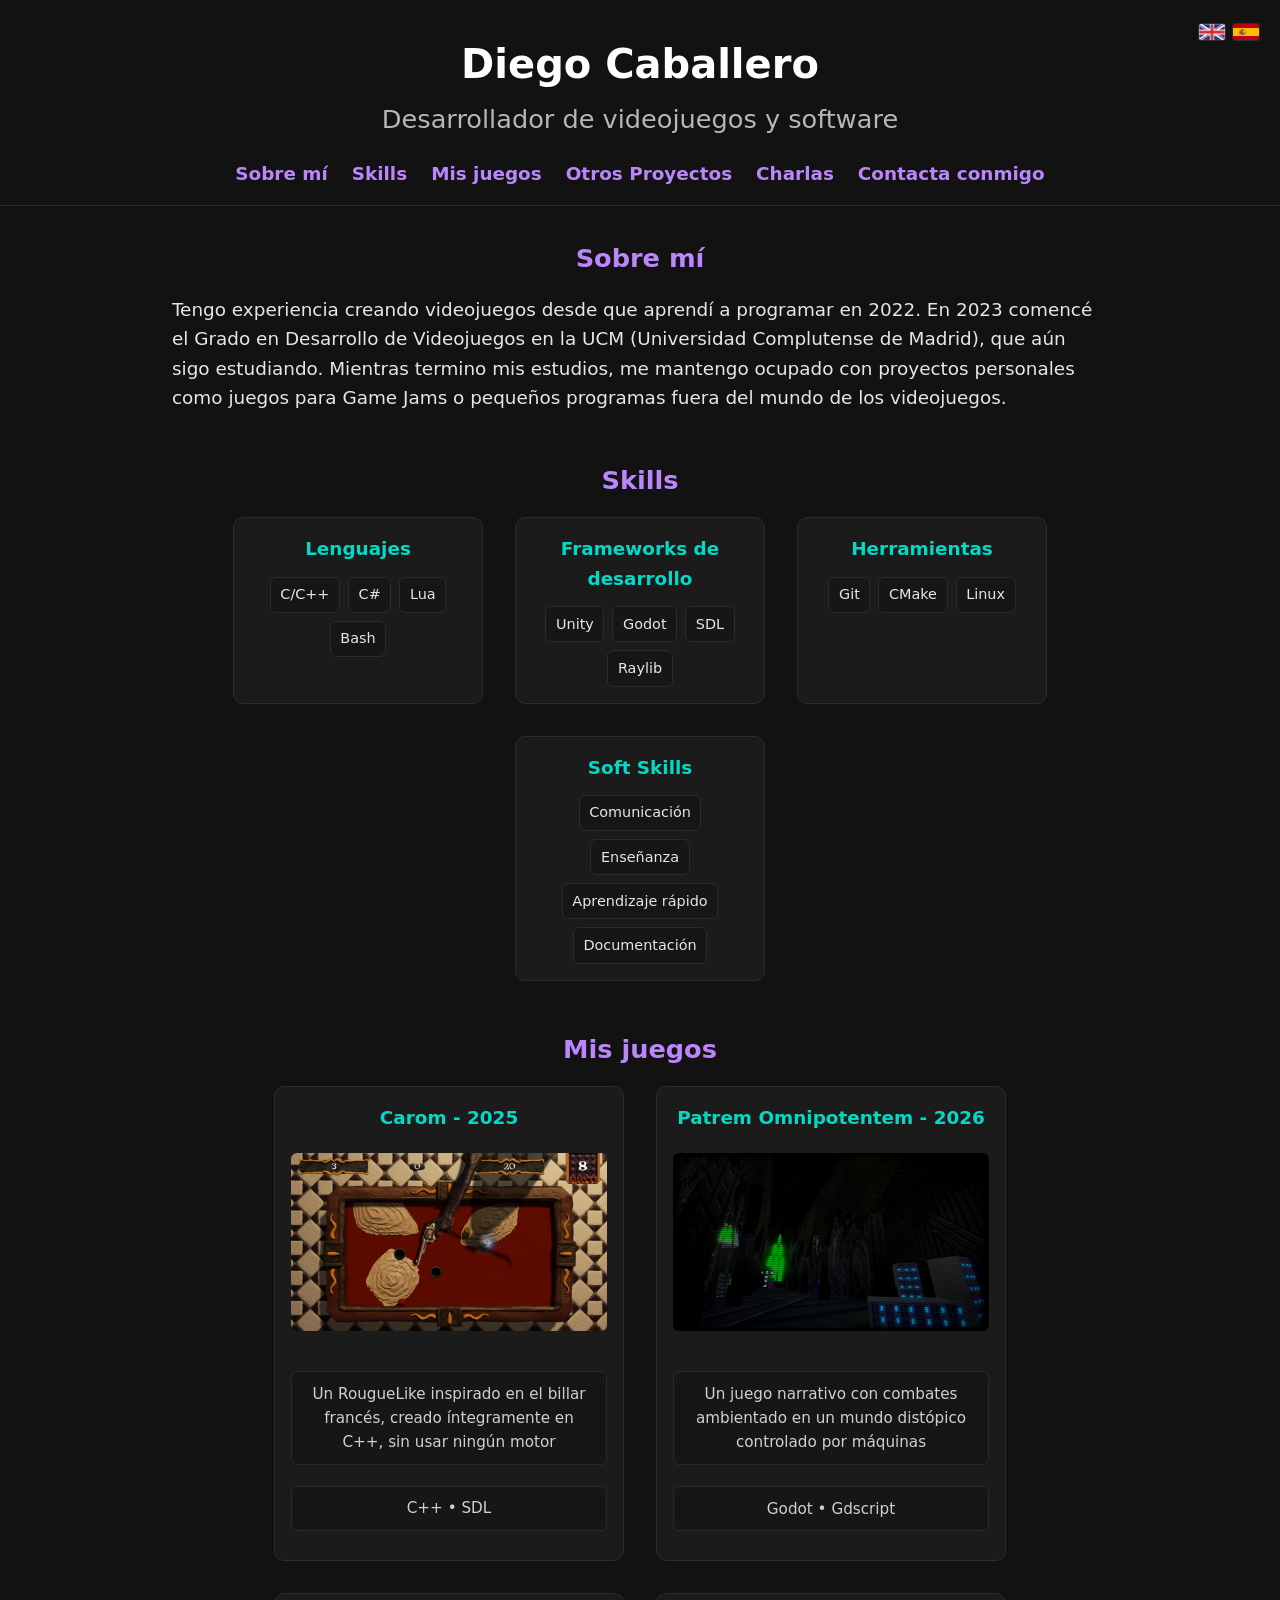
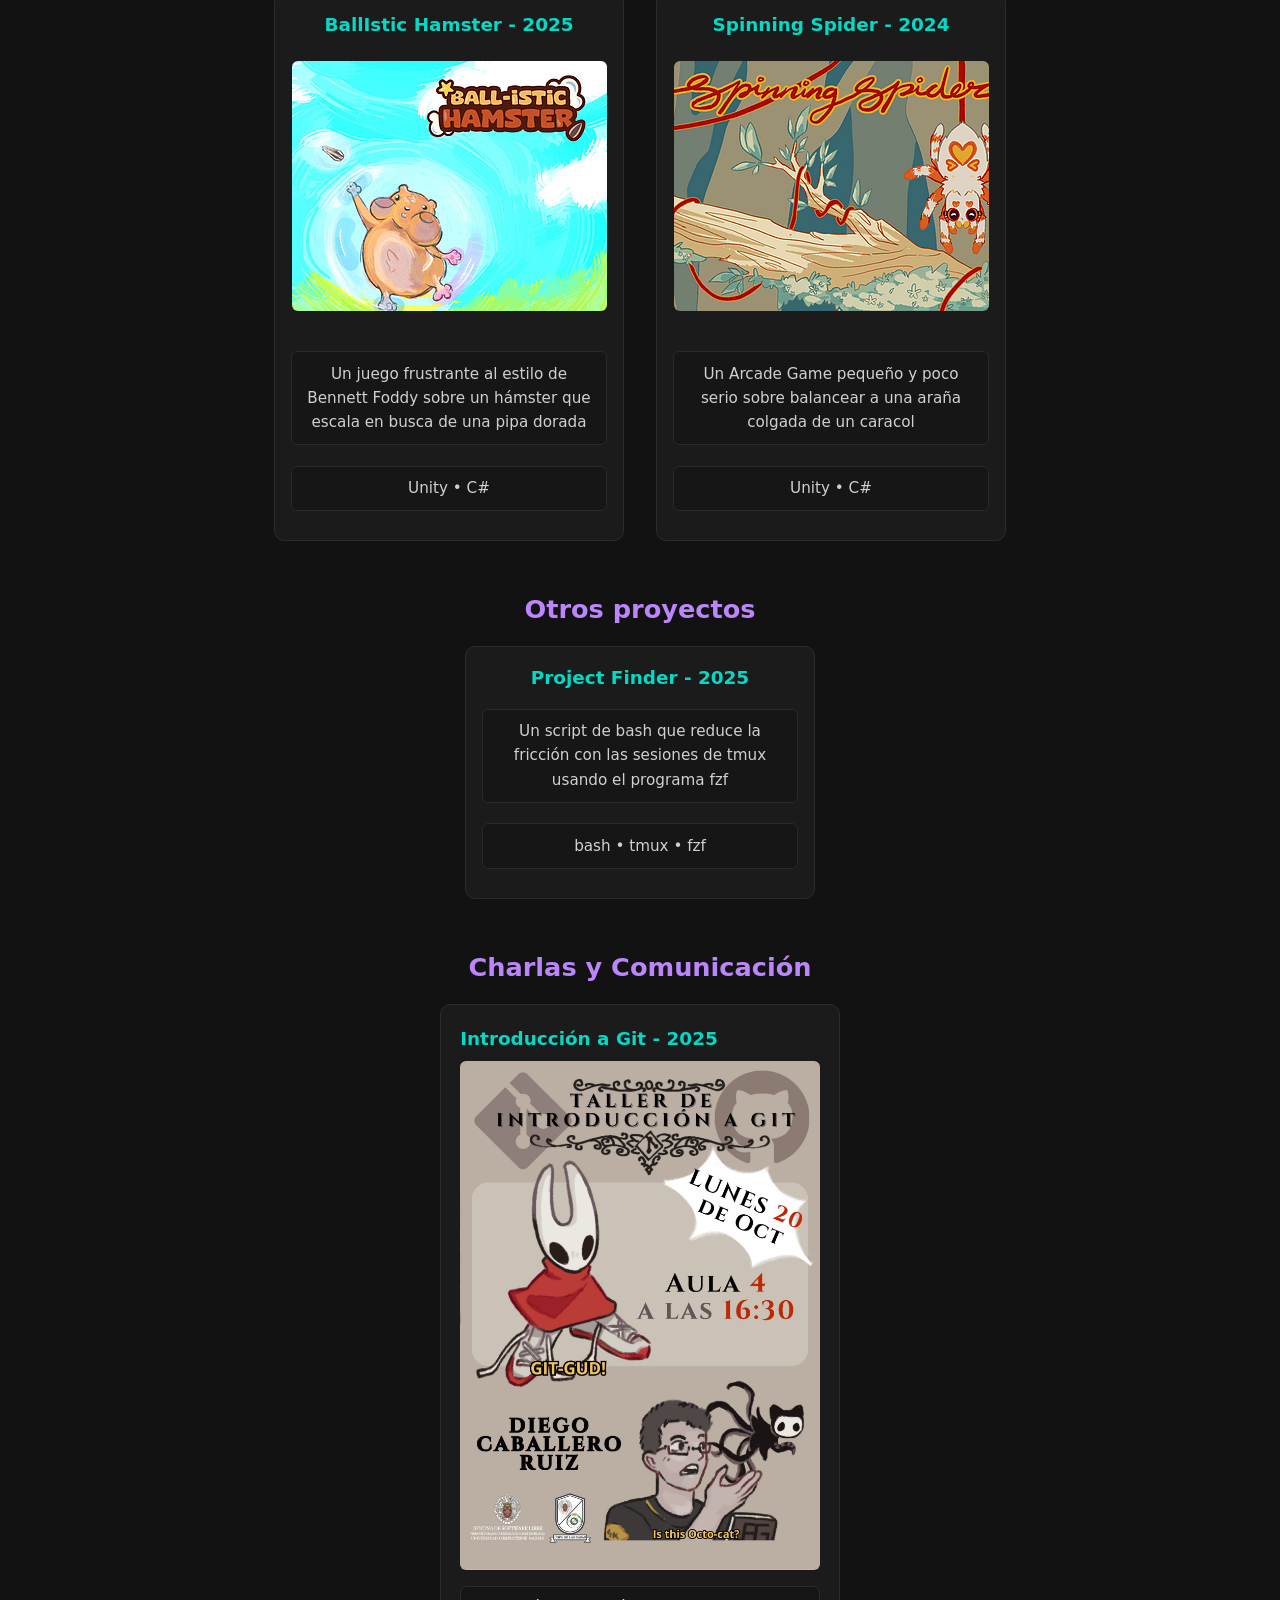
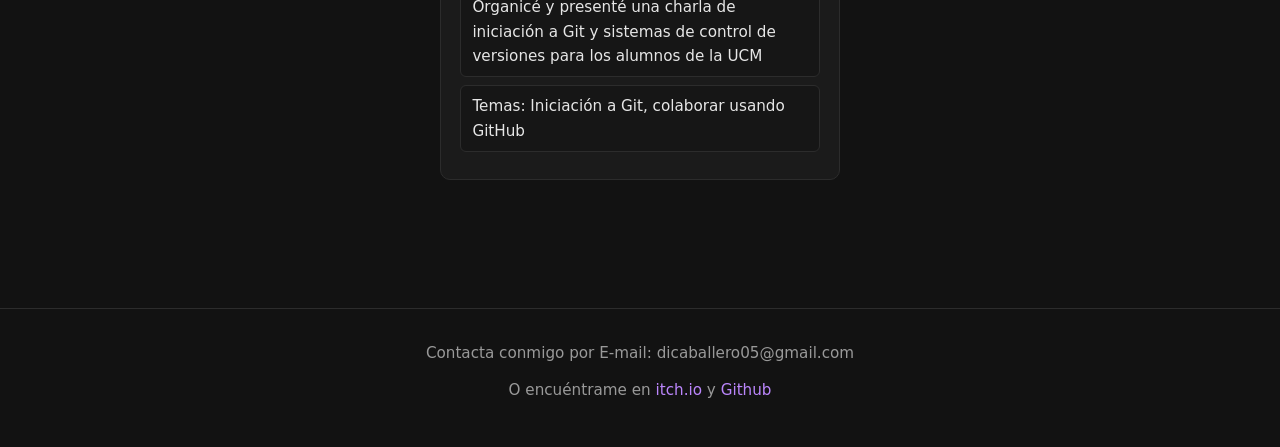
==== spanish.html @ 3eaca063 "Añadida la versión en español, la sección de charlas y un nuevo header" ====
<!DOCTYPE html>
<html lang="en">

    <head>
        <meta charset="UTF-8">
        <meta name="viewport" content="width=device-width, initial-scale=1.0">
        <title>Diego Caballero - Portfolio</title>
        <link rel="stylesheet" href="style.css">
    </head>

    <body>
        <header class="site-header">

            <div class="header-top">
                <h1>Diego Caballero</h1>
                <h3>Desarrollador de videojuegos y software</h3>

                <div class="language-switcher">
                    <a href="index.html" title="English">
                        <img src="images/flag-en.png" alt="EN" />
                    </a>
                    <a href="spanish.html" title="Español">
                        <img src="images/flag-es.jpg" alt="ES" />
                    </a>
                </div>
            </div>

            <nav class="header-nav">
                <a href="#about">Sobre mí</a>
                <a href="#skills">Skills</a>
                <a href="#games">Mis juegos</a>
                <a href="#projects">Otros Proyectos</a>
                <a href="#talks">Charlas</a>
                <a href="#contact">Contacta conmigo</a>
            </nav>

        </header>
        <main class="sections">
            <section id="about">
                <h3>Sobre mí</h3>
                <p>
                    Tengo experiencia creando videojuegos desde que aprendí a programar en 2022. En 2023 comencé el Grado
                    en Desarrollo de Videojuegos en la UCM (Universidad Complutense de Madrid), que aún sigo estudiando.
                    Mientras termino mis estudios, me mantengo ocupado con proyectos personales como juegos para Game Jams o
                    pequeños programas fuera del mundo de los videojuegos.
                </p>
            </section>

            <section id="skills">
                <h3>Skills</h3>
                <div class="skillsContainer">
                    <div class="skillCategory">
                        <h4>Lenguajes</h4>
                        <div class="skillList">
                            <span>C/C++</span>
                            <span>C#</span>
                            <span>Lua</span>
                            <span>Bash</span>
                        </div>
                    </div>

                    <div class="skillCategory">
                        <h4>Frameworks de desarrollo</h4>
                        <div class="skillList">
                            <span>Unity</span>
                            <span>Godot</span>
                            <span>SDL</span>
                            <span>Raylib</span>
                        </div>
                    </div>

                    <div class="skillCategory">
                        <h4>Herramientas</h4>
                        <div class="skillList">
                            <span>Git</span>
                            <span>CMake</span>
                            <span>Linux</span>
                        </div>
                    </div>

                    <div class="skillCategory">
                        <h4>Soft Skills</h4>
                        <div class="skillList">
                            <span>Comunicación</span>
                            <span>Enseñanza</span>
                            <span>Aprendizaje rápido</span>
                            <span>Documentación</span>
                        </div>
                    </div>
                </div>
            </section>

            <section id="games">
                <h3>Mis juegos</h3>
                <div class="gameContainer">
                    <div class="game">
                        <a href="https://ucm-fdi-disia.github.io/Carom/carom.html">
                            Carom - 2025
                        </a>
                        <a href="https://ucm-fdi-disia.github.io/Carom/carom.html">
                            <img src="images/Carom.png" alt="Carom/Image">
                        </a>
                        <p>
                            Un RougueLike inspirado en el billar francés, creado íntegramente en C++, sin usar ningún motor
                        </p>
                        <p>
                            C++ • SDL
                        </p>
                    </div>

                    <div class="game">
                        <a href="https://erierierieri.itch.io/patrem-omnipotentem">
                            Patrem Omnipotentem - 2026
                        </a>
                        <a href="https://erierierieri.itch.io/patrem-omnipotentem">
                            <img src="images/PatremOmnipotentem.png" alt="Patrem/Image">
                        </a>
                        <p>
                            Un juego narrativo con combates ambientado en un mundo distópico controlado por máquinas
                        </p>
                        <p>
                            Godot • Gdscript
                        </p>
                    </div>

                    <div class="game">
                        <a href="https://diegocaballero.itch.io/ball-istic-hamster">
                            BallIstic Hamster - 2025
                        </a>
                        <a href="https://diegocaballero.itch.io/ball-istic-hamster">
                            <img src="images/BallIsticHamster.png" alt="BallIsticHamster/Image">
                        </a>
                        <p>
                            Un juego frustrante al estilo de Bennett Foddy sobre un hámster que escala en busca de una pipa dorada
                        </p>
                        <p>
                            Unity • C#
                        </p>
                    </div>

                    <div class="game">
                        <a href="https://diegocaballero.itch.io/spinning-spider">
                            Spinning Spider - 2024
                        </a>
                        <a href="https://diegocaballero.itch.io/spinning-spider">
                            <img src="images/SpinningSpider.png" alt="SpinningSpider/Image">
                        </a>
                        <p>
                            Un Arcade Game pequeño y poco serio sobre balancear a una araña colgada de un caracol
                        </p>
                        <p>
                            Unity • C#
                        </p>
                    </div>
                </div>
            </section>

            <section id="projects">
                <h3>Otros proyectos</h3>
                <div class="gameContainer">
                    <div class="game">
                        <a href="https://github.com/DiegoCaballeroRuiz/Project-Finder/tree/main">
                            Project Finder - 2025
                        </a>
                        <p>
                            Un script de bash que reduce la fricción con las sesiones de tmux usando el programa fzf
                        </p>
                        <p>
                            bash • tmux • fzf
                        </p>
                    </div>
                </div>
            </section>

            <section id="talks">
                <h3>Charlas y Comunicación</h3>
                <div class="talkContainer">
                    <div class="talkCard">
                        <a href="https://github.com/DiegoCaballeroRuiz/Charla-git">
                            Introducción a Git - 2025
                        </a>
                        <a href="https://github.com/DiegoCaballeroRuiz/Charla-git">
                            <img src="images/CharlaGit.jpeg" alt="Git/Image">
                        </a>
                        <p>
                            Organicé y presenté una charla de iniciación a Git y sistemas de control de versiones para los alumnos de la UCM
                        </p>
                        <p>
                            Temas: Iniciación a Git, colaborar usando GitHub
                        </p>
                    </div>
                </div>
            </section>
        </main>


        <footer id="contact">
            <p>
                Contacta conmigo por E-mail: dicaballero05@gmail.com
            </p>
            <p>
                O encuéntrame en
                <a href="https://diegocaballero.itch.io/">
                    itch.io
                </a>
                y
                <a href="https://github.com/DiegoCaballeroRuiz">
                    Github
                </a>
            </p>
        </footer>

    </body>

</html>
---- style.css ----
* {
  margin: 0;
  padding: 0;
  box-sizing: border-box;
}

.site-header {
  text-align: center;
  padding: 2rem 1rem 1rem 1rem;
  border-bottom: 1px solid #2c2c2c;
  background-color: #121212;
  z-index: 1000;
}

.header-top h1 {
  font-size: 2.5rem;
  margin-bottom: 0.2rem;
  color: #ffffff;
}

.header-top h3 {
  font-weight: 400;
  opacity: 0.8;
  margin-bottom: 0.8rem;
  color: #e0e0e0;
}

.language-switcher {
  position: absolute;
  top: 20px;
  right: 20px;
  display: flex;
  gap: 6px;
}

.language-switcher img {
  width: 28px;
  height: 18px;
  cursor: pointer;
  border: 1px solid #2c2c2c;
  border-radius: 3px;
  transition: transform 0.2s ease;
}

.language-switcher img:hover {
  transform: scale(1.1);
  border-color: #bb86fc;
}

/* ---------- Navigation ---------- */
.header-nav {
  margin-top: 1.2rem;
  display: flex;
  justify-content: center;
  flex-wrap: wrap;
  gap: 1.5rem;
}

.header-nav a {
  text-decoration: none;
  color: #bb86fc;
  font-weight: bold;
  transition: color 0.2s ease;
}

.header-nav a:hover {
  color: #03dac6;
}

/* ---------- Responsive ---------- */
@media (max-width: 700px) {
  .header-nav {
    flex-direction: column;
    gap: 0.8rem;
  }
  
  .language-switcher {
    top: 10px;
    right: 10px;
  }
}

body {
  font-family: system-ui, -apple-system, Segoe UI, Roboto, sans-serif;
  font-size: 1.15rem;
  background-color: #121212;
  color: #e6e6e6;
  line-height: 1.6;

  overflow: auto; /* page still scrolls */
  scrollbar-width: none; /* Firefox */
  -ms-overflow-style: none; /* IE 10+ */
}

body::-webkit-scrollbar {
  width: 0px;
  background: transparent; /* optional: remove background */
}

.sections {
  max-width: 1000px;
  margin: auto;
  padding: 2rem;
}

section {
  margin-bottom: 3rem;
}

.title {
  text-align: center;
  padding: 3rem 1rem 2rem 1rem;
}

h1 {
  font-size: 2.8rem;
  color: white;
}

.title h3 {
  font-weight: 400;
  opacity: 0.8;
}

h3 {
  text-align: center;
  color: #bb86fc;
  margin-bottom: 1rem;
  font-size: 1.6rem;
}

h4 {
  color: #03dac6;
  margin-bottom: 0.5rem;
}

p {
  margin-bottom: 0.8rem;
}

.skillsContainer {
  display: flex;
  flex-wrap: wrap;
  justify-content: center;
  gap: 2rem;
}

.skillCategory {
  background-color: #1b1b1b;
  border: 1px solid #2c2c2c;
  border-radius: 10px;
  padding: 1rem 1.2rem;
  width: 250px;
  text-align: center;
}

.skillCategory h4 {
  margin-bottom: 0.8rem;
}

.skillList {
  display: flex;
  flex-wrap: wrap;
  justify-content: center;
  gap: 0.5rem;
}

.skillList span {
  background-color: #161616;
  border: 1px solid #2c2c2c;
  border-radius: 6px;
  padding: 0.35rem 0.6rem;
  font-size: 0.9rem;
}

.skillCategory:hover {
  transform: translateY(-4px);
  box-shadow: 0 8px 20px rgba(0,0,0,0.4);
}

.gameContainer {
  display: flex;
  flex-wrap: wrap;
  justify-content: center;
  gap: 2rem;
}

.game {
  background-color: #1b1b1b;
  border: 1px solid #2c2c2c;
  border-radius: 10px;
  padding: 1rem;
  width: 350px;
  text-align: center;

  display: flex;
  flex-direction: column;
  align-items: center;

  transition: transform 0.2s ease, box-shadow 0.2s ease;
}

.game:hover {
  transform: translateY(-5px);
  box-shadow: 0 8px 20px rgba(0,0,0,0.5);
}

.game p {
  background-color: #161616;
  border: 1px solid #2a2a2a;
  border-radius: 6px;
  padding: 0.6rem 0.8rem;
  margin-top: 0.5rem;
  font-size: 0.95rem;
  color: #d0d0d0;
  width: 100%;
}

.game img {
  width: 100%;
  border-radius: 6px;
  margin: 0.8rem 0 1rem 0;
}

.game a {
  color: #03dac6;
  text-decoration: none;
  font-weight: bold;
  margin-bottom: 0.5rem;
}

.game a:hover {
  text-decoration: underline;
}

.talkContainer {
  display: flex;
  justify-content: center;
  flex-wrap: wrap;
  gap: 2rem;
}

.talkCard {
  background-color: #1b1b1b;
  border: 1px solid #2c2c2c;
  border-radius: 10px;
  padding: 1.2rem;
  width: 400px;
  transition: transform 0.2s ease, box-shadow 0.2s ease;
}

.talkCard:hover {
  transform: translateY(-5px);
  box-shadow: 0 8px 20px rgba(0,0,0,0.5);
}

.talkCard p {
  background-color: #161616;
  border: 1px solid #2c2c2c;
  border-radius: 6px;
  padding: 0.5rem 0.7rem;
  margin-bottom: 0.5rem;
  font-size: 0.95rem;
}

.talkCard img {
  max-width: 100%;
  height: auto;
  border-radius: 6px;
  margin: 0.5rem 0;
}


.talkCard a {
  color: #03dac6;
  text-decoration: none;
  font-weight: bold;
  margin-bottom: 0.5rem;
}

.talkCard a:hover {
  text-decoration: underline;
}

footer {
  margin-top: 3rem;
  padding: 2rem 1rem;
  border-top: 1px solid #2c2c2c;
  text-align: center;
  font-size: 0.95rem;
  color: #999;
}

footer a {
  color: #bb86fc;
  text-decoration: none;
}

footer a:hover {
  text-decoration: underline;
}

html {
    scroll-behavior: smooth;
}

@media (max-width: 768px) {
  .game {
    width: 90%;
  }
}
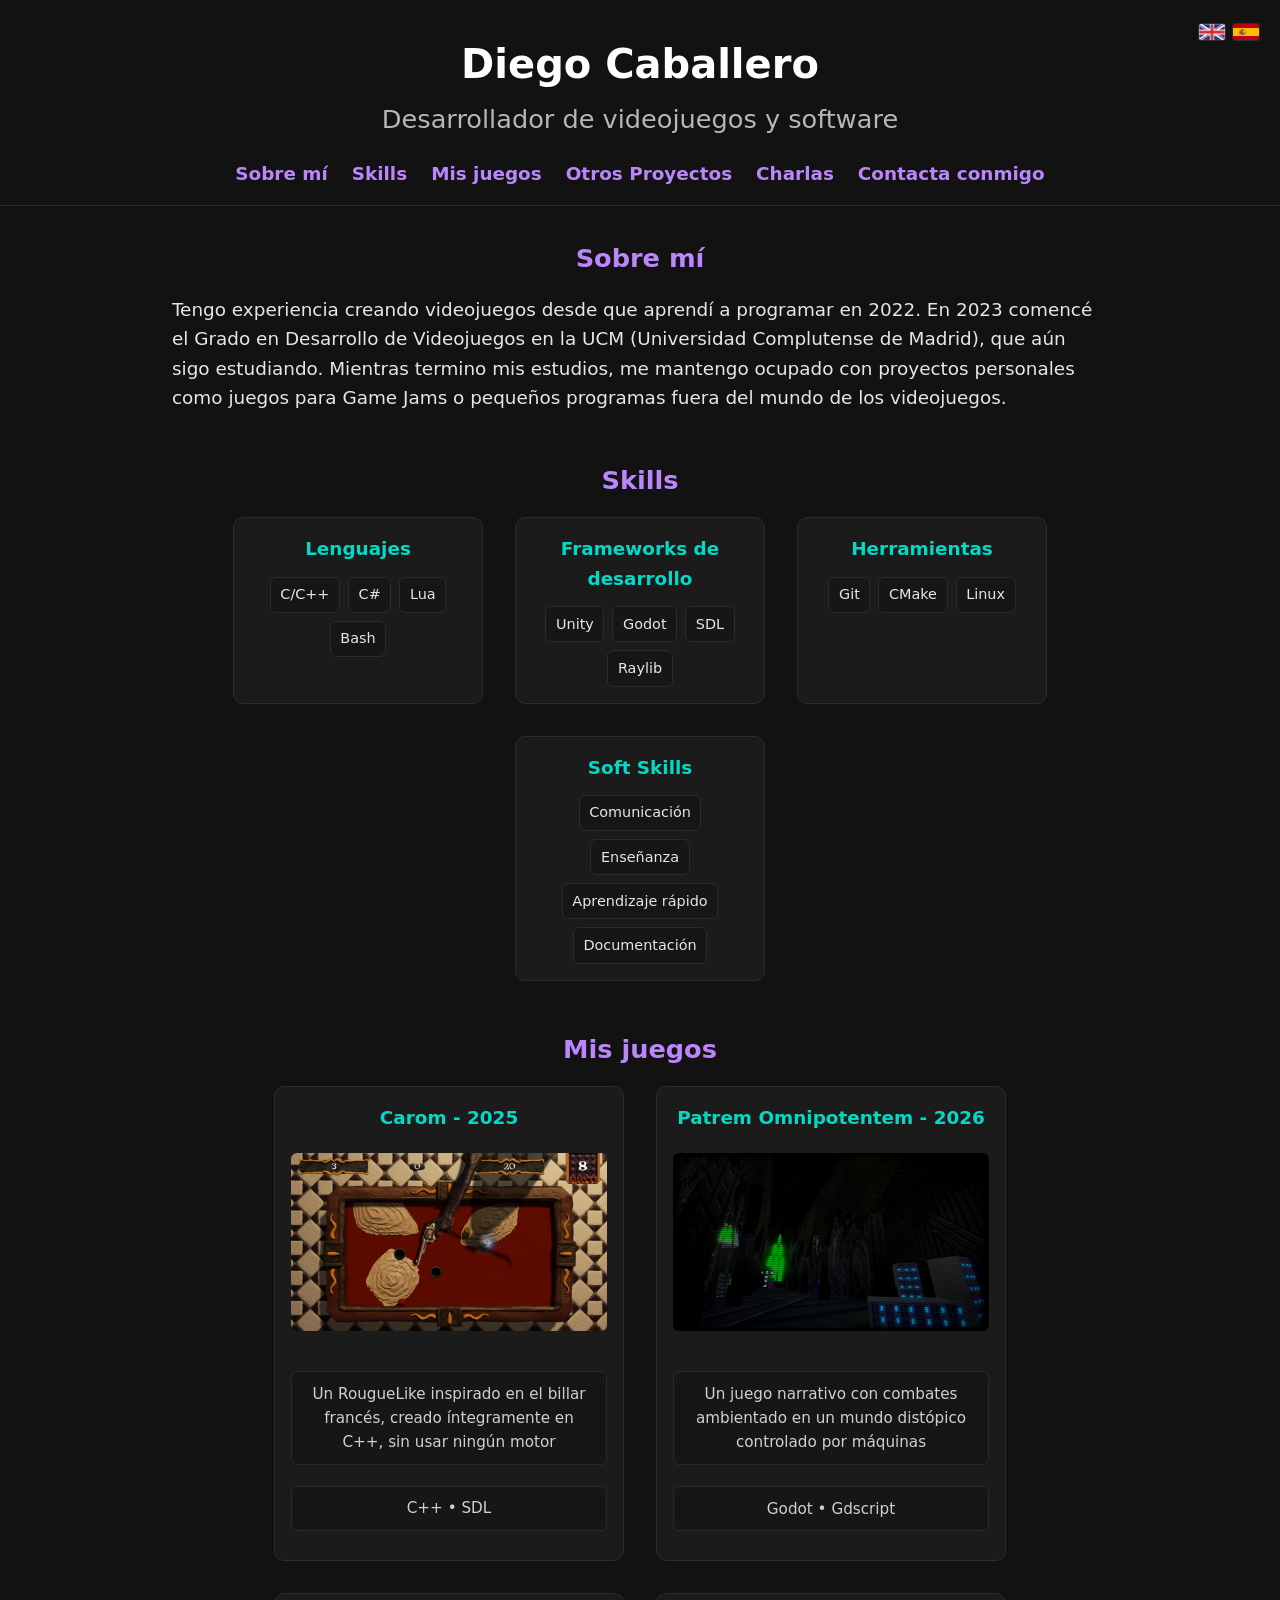
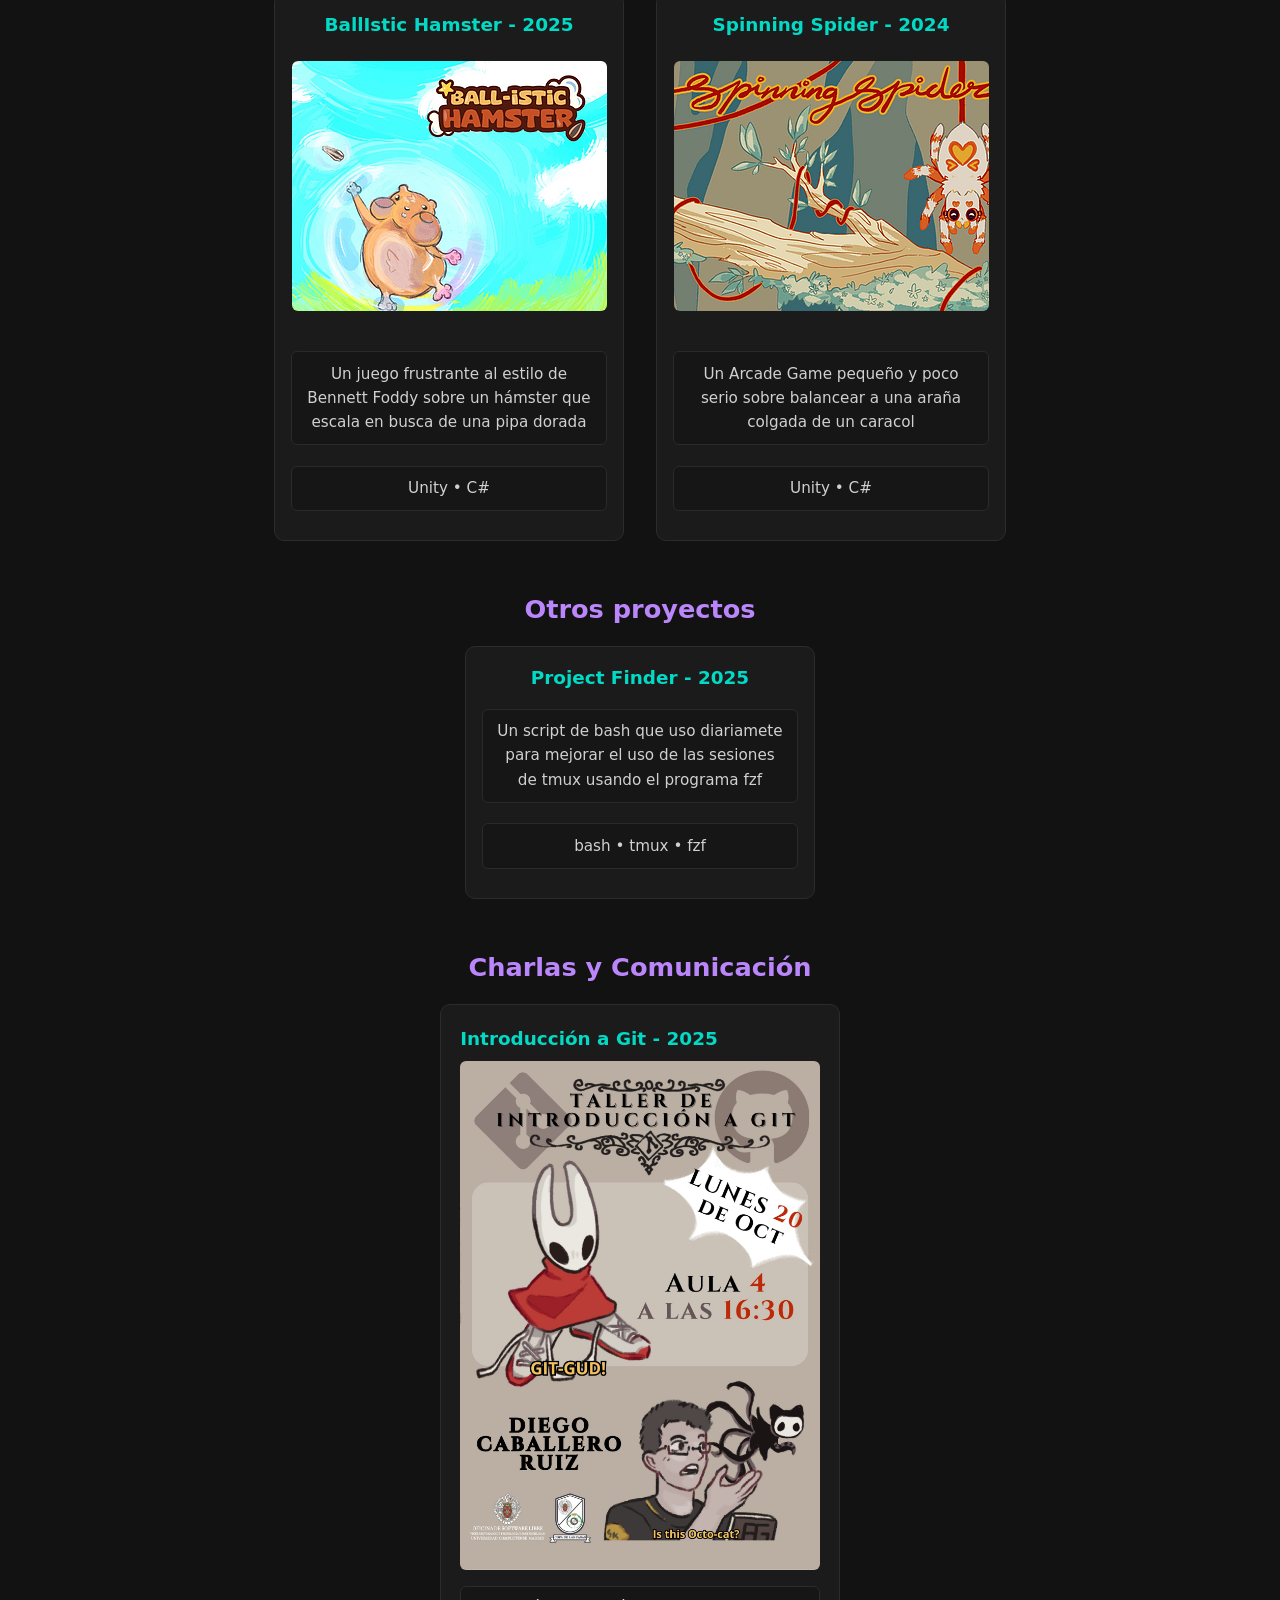
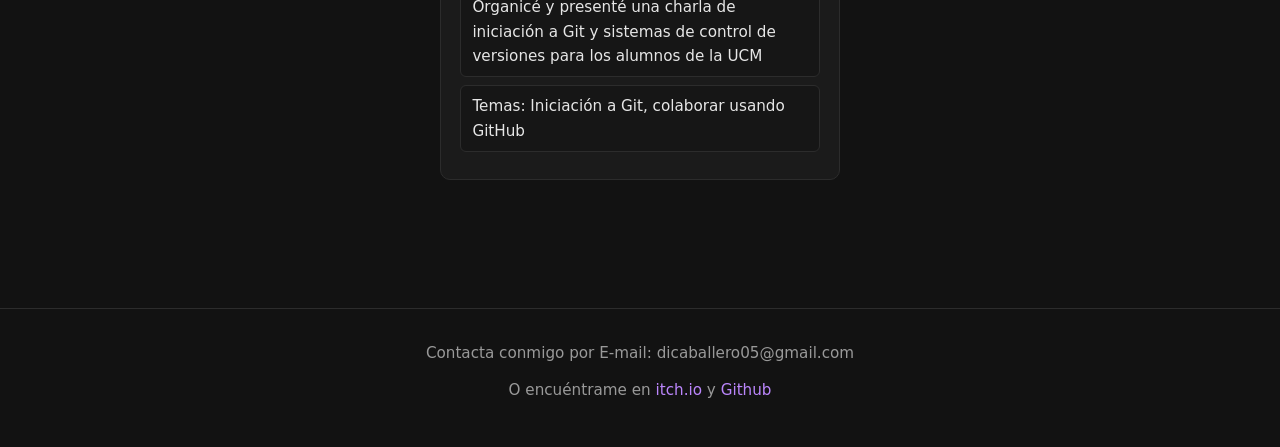
==== commit 95cf7837: "Mejor descripción para project finder" ====
--- a/spanish.html
+++ b/spanish.html
@@ -163,7 +163,7 @@
                             Project Finder - 2025
                         </a>
                         <p>
-                            Un script de bash que reduce la fricción con las sesiones de tmux usando el programa fzf
+                            Un script de bash que uso diariamete para mejorar el uso de las sesiones de tmux usando el programa fzf
                         </p>
                         <p>
                             bash • tmux • fzf
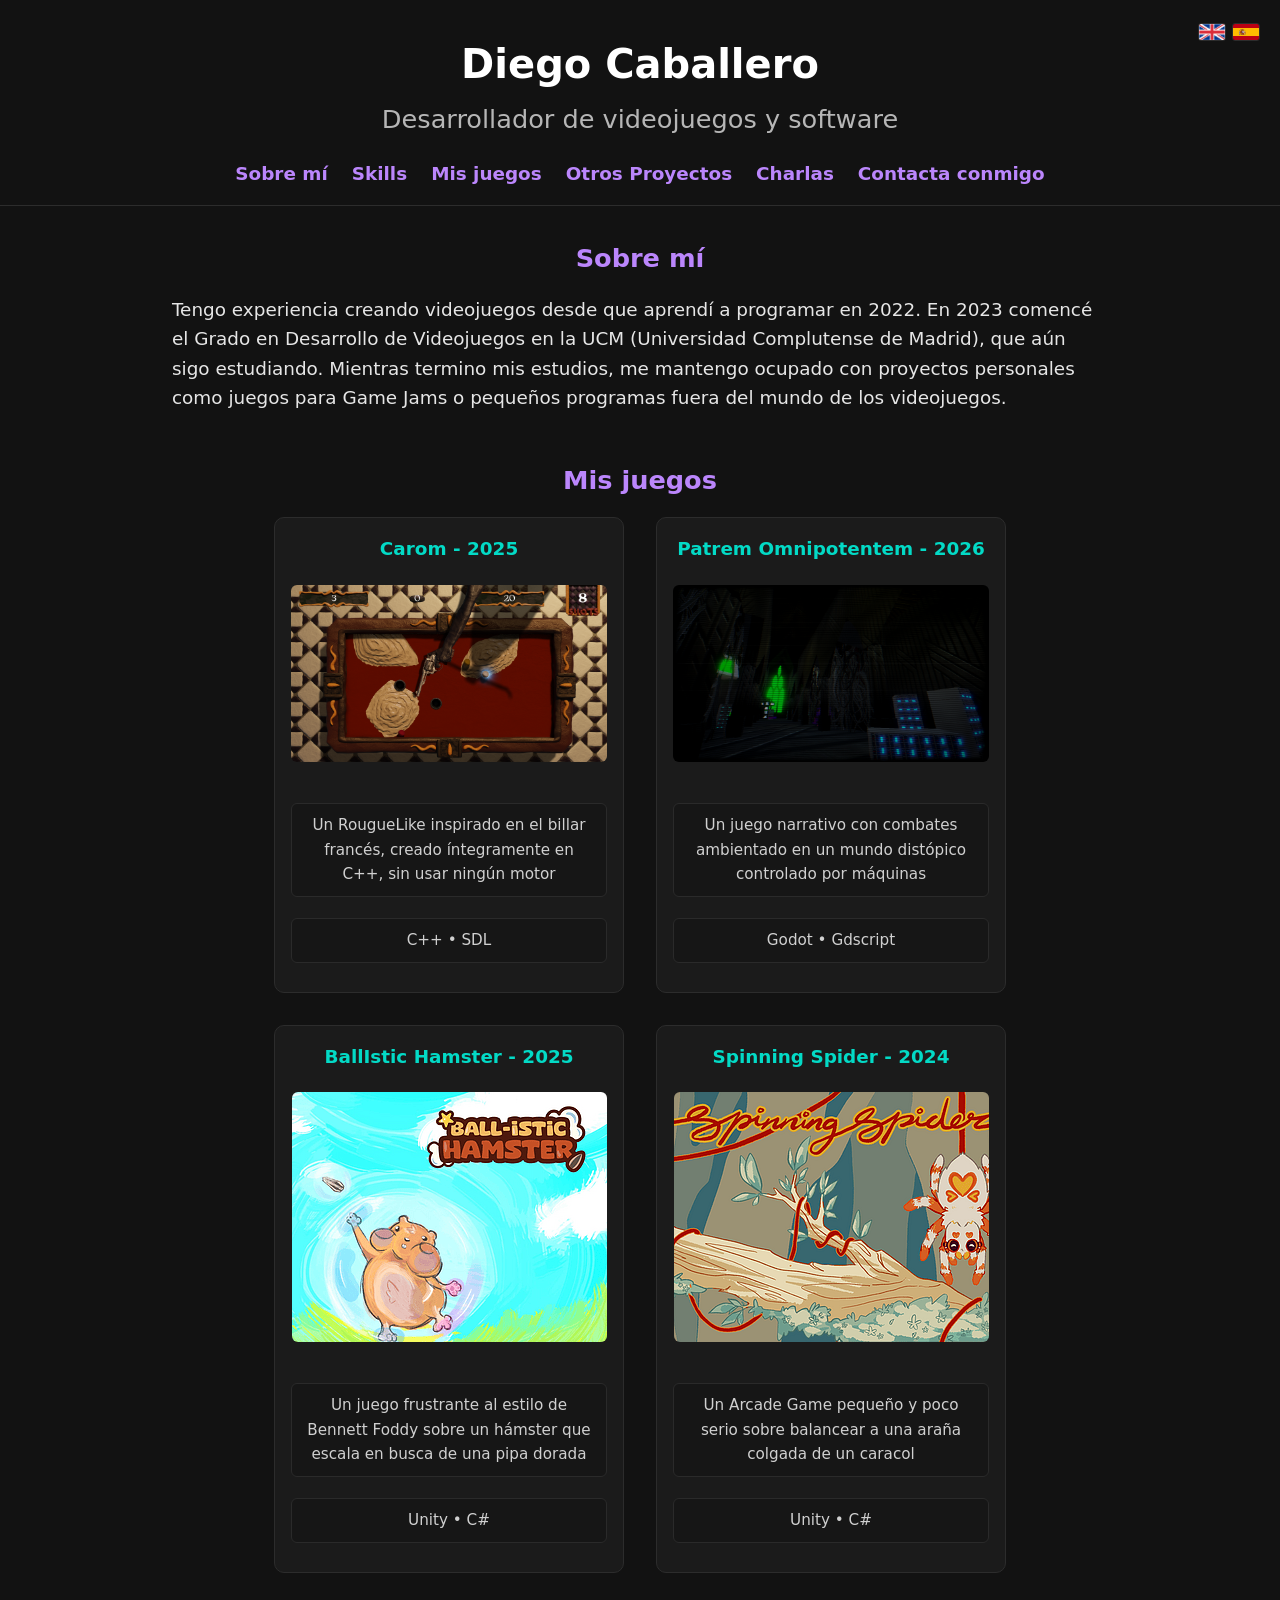
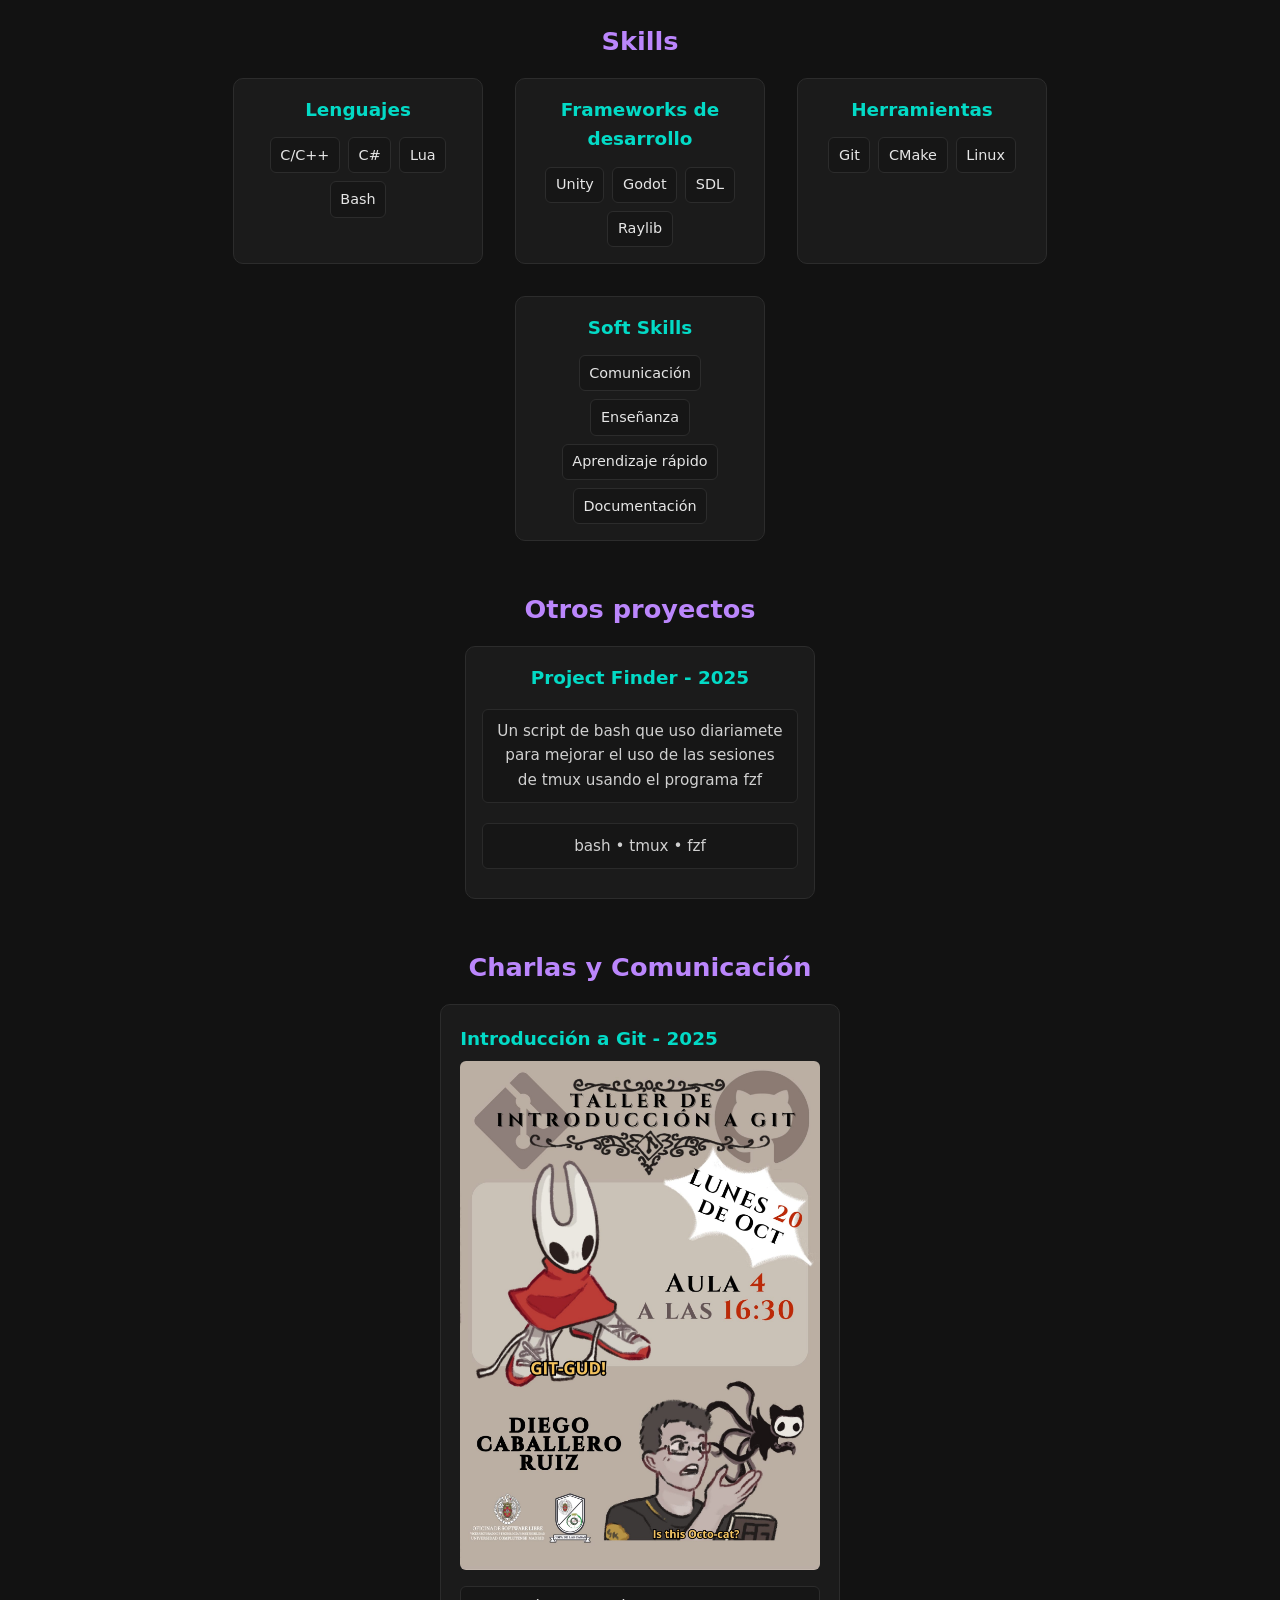
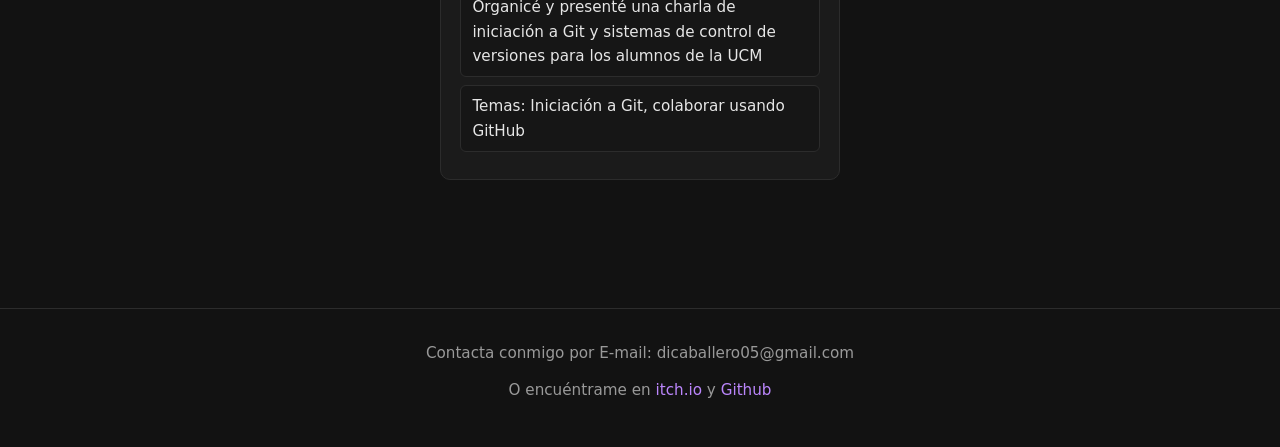
==== commit 581d045f: "Cambio de orden de las secciones de ambos idiomas" ====
--- a/spanish.html
+++ b/spanish.html
@@ -46,6 +46,72 @@
                 </p>
             </section>
 
+
+            <section id="games">
+                <h3>Mis juegos</h3>
+                <div class="gameContainer">
+                    <div class="game">
+                        <a href="https://ucm-fdi-disia.github.io/Carom/carom.html">
+                            Carom - 2025
+                        </a>
+                        <a href="https://ucm-fdi-disia.github.io/Carom/carom.html">
+                            <img src="images/Carom.png" alt="Carom/Image">
+                        </a>
+                        <p>
+                            Un RougueLike inspirado en el billar francés, creado íntegramente en C++, sin usar ningún motor
+                        </p>
+                        <p>
+                            C++ • SDL
+                        </p>
+                    </div>
+
+                    <div class="game">
+                        <a href="https://erierierieri.itch.io/patrem-omnipotentem">
+                            Patrem Omnipotentem - 2026
+                        </a>
+                        <a href="https://erierierieri.itch.io/patrem-omnipotentem">
+                            <img src="images/PatremOmnipotentem.png" alt="Patrem/Image">
+                        </a>
+                        <p>
+                            Un juego narrativo con combates ambientado en un mundo distópico controlado por máquinas
+                        </p>
+                        <p>
+                            Godot • Gdscript
+                        </p>
+                    </div>
+
+                    <div class="game">
+                        <a href="https://diegocaballero.itch.io/ball-istic-hamster">
+                            BallIstic Hamster - 2025
+                        </a>
+                        <a href="https://diegocaballero.itch.io/ball-istic-hamster">
+                            <img src="images/BallIsticHamster.png" alt="BallIsticHamster/Image">
+                        </a>
+                        <p>
+                            Un juego frustrante al estilo de Bennett Foddy sobre un hámster que escala en busca de una pipa dorada
+                        </p>
+                        <p>
+                            Unity • C#
+                        </p>
+                    </div>
+
+                    <div class="game">
+                        <a href="https://diegocaballero.itch.io/spinning-spider">
+                            Spinning Spider - 2024
+                        </a>
+                        <a href="https://diegocaballero.itch.io/spinning-spider">
+                            <img src="images/SpinningSpider.png" alt="SpinningSpider/Image">
+                        </a>
+                        <p>
+                            Un Arcade Game pequeño y poco serio sobre balancear a una araña colgada de un caracol
+                        </p>
+                        <p>
+                            Unity • C#
+                        </p>
+                    </div>
+                </div>
+            </section>
+
             <section id="skills">
                 <h3>Skills</h3>
                 <div class="skillsContainer">
@@ -89,72 +155,6 @@
                     </div>
                 </div>
             </section>
-
-            <section id="games">
-                <h3>Mis juegos</h3>
-                <div class="gameContainer">
-                    <div class="game">
-                        <a href="https://ucm-fdi-disia.github.io/Carom/carom.html">
-                            Carom - 2025
-                        </a>
-                        <a href="https://ucm-fdi-disia.github.io/Carom/carom.html">
-                            <img src="images/Carom.png" alt="Carom/Image">
-                        </a>
-                        <p>
-                            Un RougueLike inspirado en el billar francés, creado íntegramente en C++, sin usar ningún motor
-                        </p>
-                        <p>
-                            C++ • SDL
-                        </p>
-                    </div>
-
-                    <div class="game">
-                        <a href="https://erierierieri.itch.io/patrem-omnipotentem">
-                            Patrem Omnipotentem - 2026
-                        </a>
-                        <a href="https://erierierieri.itch.io/patrem-omnipotentem">
-                            <img src="images/PatremOmnipotentem.png" alt="Patrem/Image">
-                        </a>
-                        <p>
-                            Un juego narrativo con combates ambientado en un mundo distópico controlado por máquinas
-                        </p>
-                        <p>
-                            Godot • Gdscript
-                        </p>
-                    </div>
-
-                    <div class="game">
-                        <a href="https://diegocaballero.itch.io/ball-istic-hamster">
-                            BallIstic Hamster - 2025
-                        </a>
-                        <a href="https://diegocaballero.itch.io/ball-istic-hamster">
-                            <img src="images/BallIsticHamster.png" alt="BallIsticHamster/Image">
-                        </a>
-                        <p>
-                            Un juego frustrante al estilo de Bennett Foddy sobre un hámster que escala en busca de una pipa dorada
-                        </p>
-                        <p>
-                            Unity • C#
-                        </p>
-                    </div>
-
-                    <div class="game">
-                        <a href="https://diegocaballero.itch.io/spinning-spider">
-                            Spinning Spider - 2024
-                        </a>
-                        <a href="https://diegocaballero.itch.io/spinning-spider">
-                            <img src="images/SpinningSpider.png" alt="SpinningSpider/Image">
-                        </a>
-                        <p>
-                            Un Arcade Game pequeño y poco serio sobre balancear a una araña colgada de un caracol
-                        </p>
-                        <p>
-                            Unity • C#
-                        </p>
-                    </div>
-                </div>
-            </section>
-
             <section id="projects">
                 <h3>Otros proyectos</h3>
                 <div class="gameContainer">
